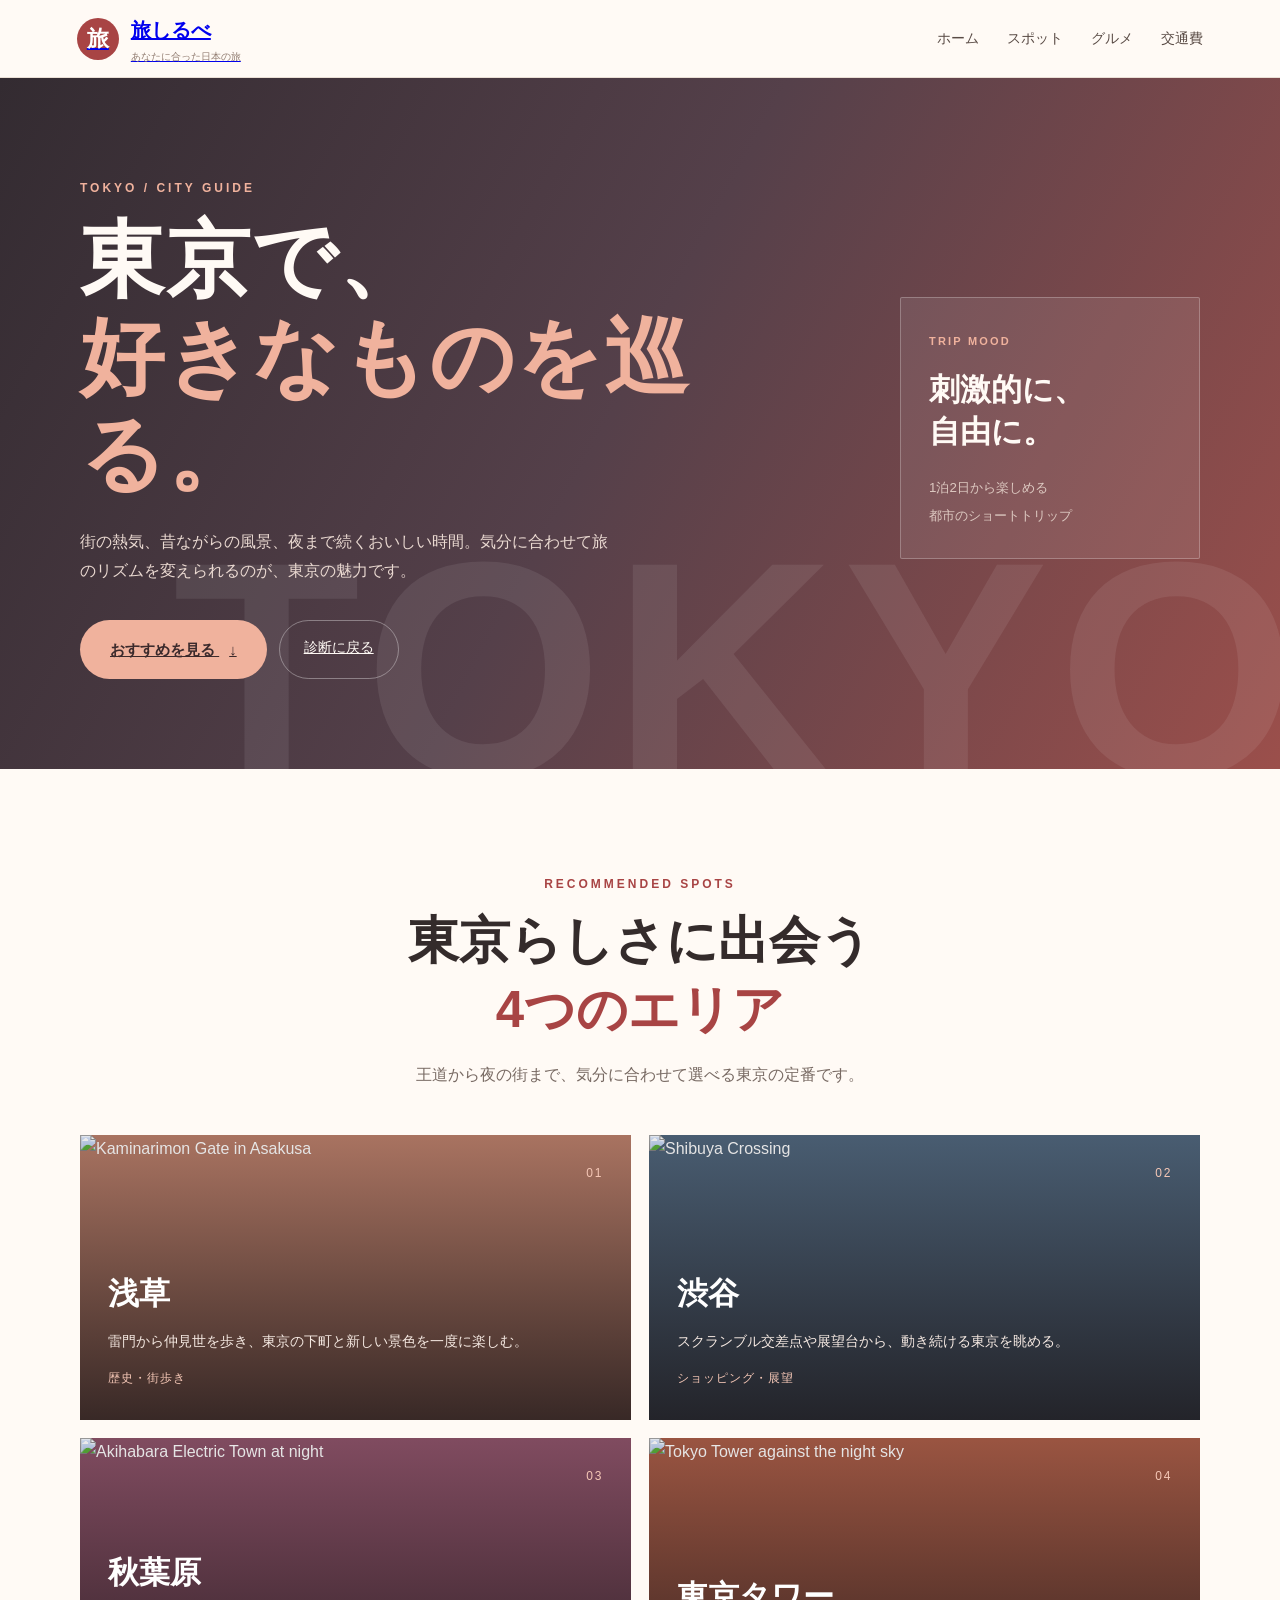
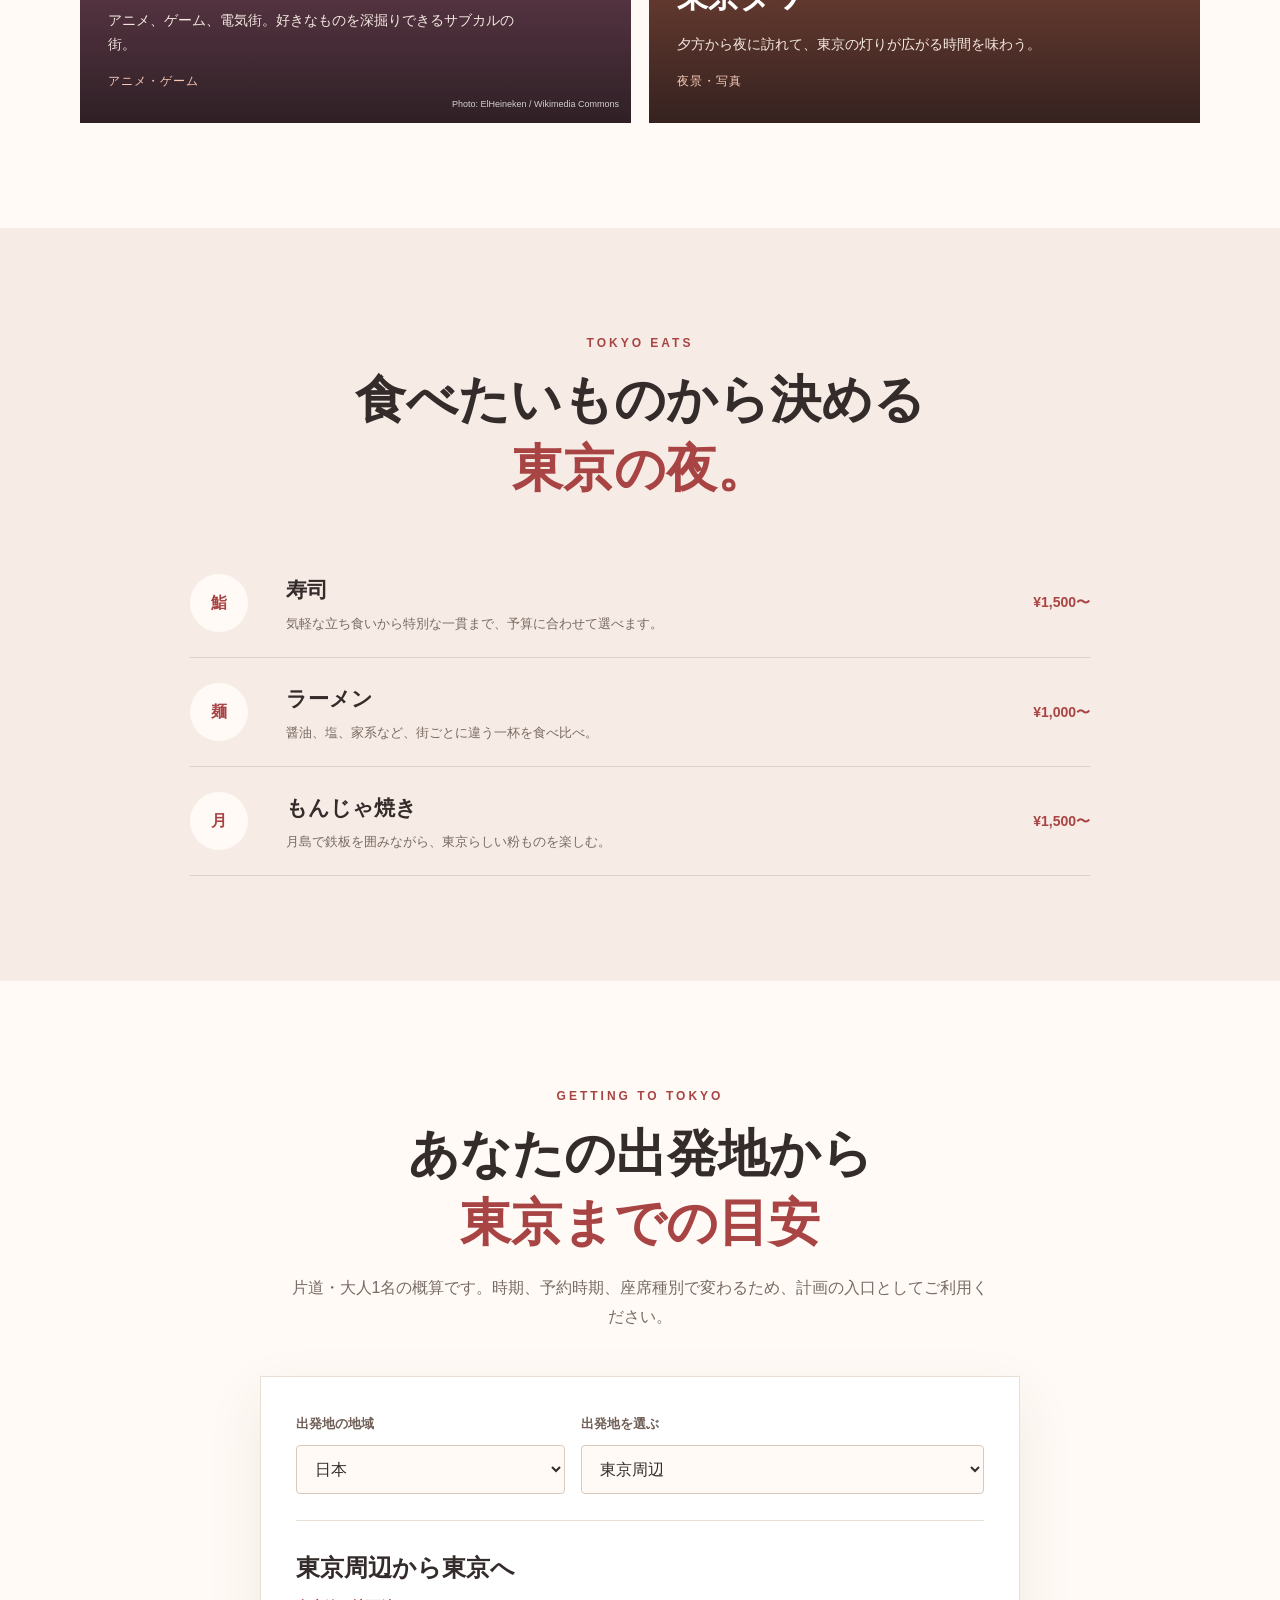
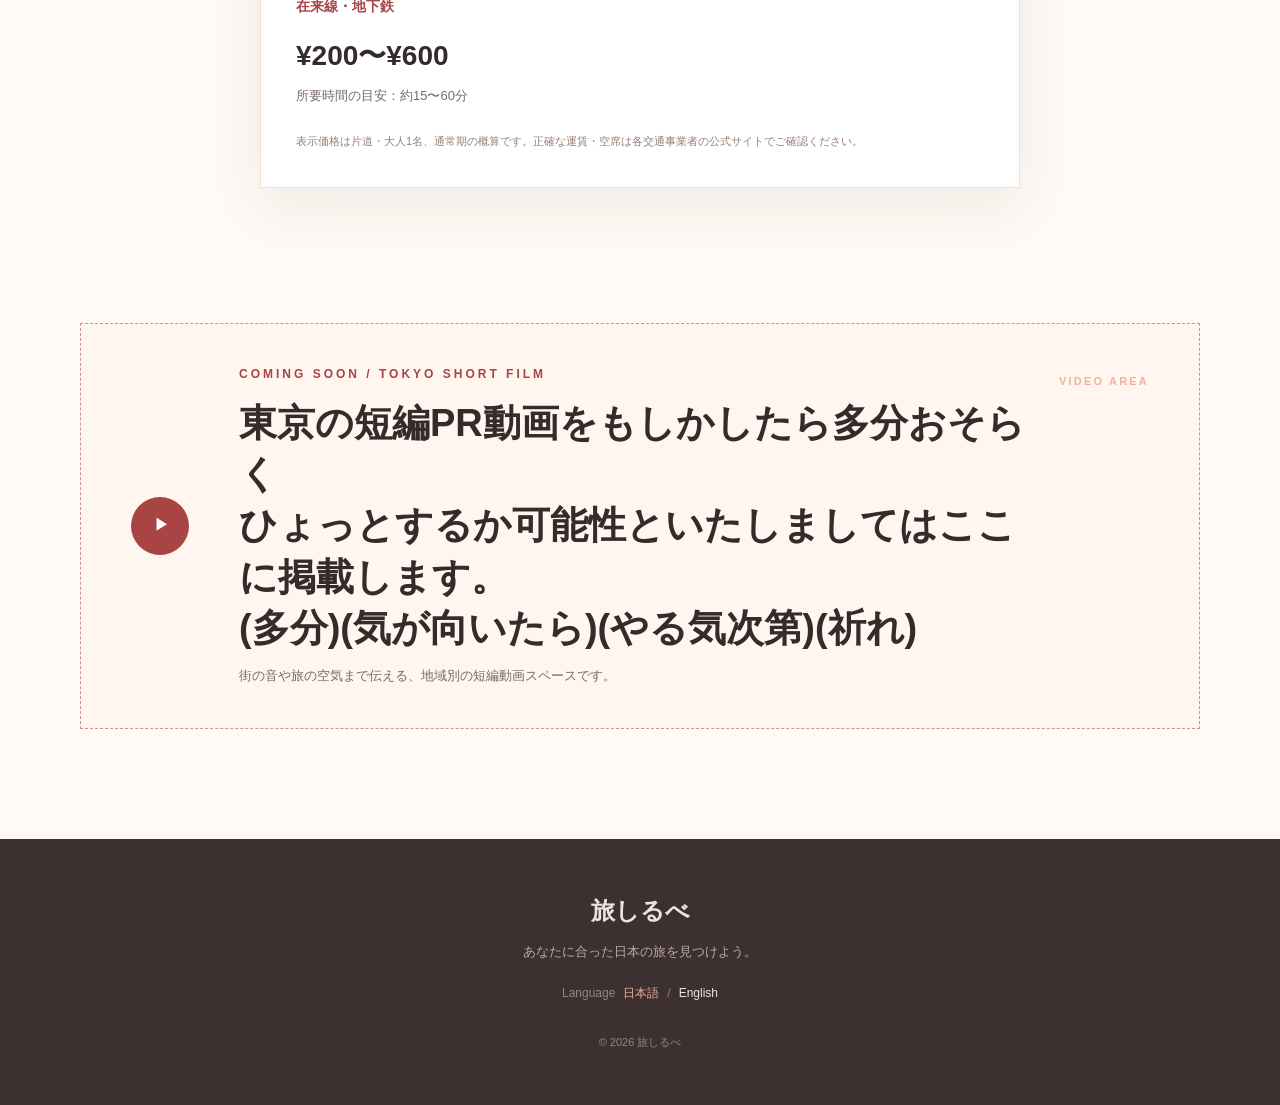
==== tokyo.html @ 57f9f322 "東京詳細追加" ====
<!DOCTYPE html>
<html lang="ja">
<head>
    <meta charset="UTF-8">
    <meta name="viewport" content="width=device-width, initial-scale=1.0">
    <meta name="description" content="旅しるべの東京旅行ガイド。おすすめスポット、東京グルメ、出発地からの交通費を紹介します。">
    <title>東京の旅｜旅しるべ</title>
    <link rel="stylesheet" href="style.css">
    <link rel="stylesheet" href="tokyo.css">
</head>
<body>
    <header class="header">
        <a class="logo" href="index.html" aria-label="旅しるべ ホーム">
            <span class="logo-mark">旅</span>
            <span>
                <strong>旅しるべ</strong>
                <small>あなたに合った日本の旅</small>
            </span>
        </a>
        <nav class="nav">
            <a href="index.html" data-i18n="navHome">ホーム</a>
            <a href="#spots" data-i18n="navSpots">スポット</a>
            <a href="#food" data-i18n="navFood">グルメ</a>
            <a href="#transport" data-i18n="navTransport">交通費</a>
        </nav>
    </header>

    <main>
        <section class="tokyo-hero">
            <div class="tokyo-hero-inner">
                <div>
                    <p class="eyebrow">TOKYO / CITY GUIDE</p>
                    <h1>東京で、<br><span>好きなものを巡る。</span></h1>
                    <p class="tokyo-lead" data-i18n="heroLead">街の熱気、昔ながらの風景、夜まで続くおいしい時間。気分に合わせて旅のリズムを変えられるのが、東京の魅力です。</p>
                    <div class="tokyo-hero-actions">
                        <a class="main-button" href="#spots" data-i18n="viewSpots">おすすめを見る <span>↓</span></a>
                        <a class="sub-button" href="index.html#diagnosis" data-i18n="backDiagnosis">診断に戻る</a>
                    </div>
                </div>
                <div class="tokyo-hero-note">
                    <span>TRIP MOOD</span>
                    <strong data-i18n="moodTitle">刺激的に、<br>自由に。</strong>
                    <small data-i18n="moodText">1泊2日から楽しめる<br>都市のショートトリップ</small>
                </div>
            </div>
        </section>

        <section class="tokyo-section" id="spots">
            <div class="tokyo-section-heading">
                <p class="eyebrow">RECOMMENDED SPOTS</p>
                <h2 data-i18n="spotsTitle">東京らしさに出会う<br><span>4つのエリア</span></h2>
                <p data-i18n="spotsLead">王道から夜の街まで、気分に合わせて選べる東京の定番です。</p>
            </div>
            <div class="tokyo-card-grid">
                <article class="tokyo-card spot-card spot-asakusa">
                    <img class="spot-image" src="https://images.unsplash.com/photo-1528360983277-13d401cdc186?auto=format&amp;fit=crop&amp;w=900&amp;q=85" alt="Kaminarimon Gate in Asakusa">
                    <span class="card-number">01</span>
                    <div><h3 data-i18n="asakusaName">浅草</h3><p data-i18n="asakusaText">雷門から仲見世を歩き、東京の下町と新しい景色を一度に楽しむ。</p><span class="card-tag" data-i18n="asakusaTag">歴史・街歩き</span></div>
                </article>
                <article class="tokyo-card spot-card spot-shibuya">
                    <img class="spot-image" src="https://images.unsplash.com/photo-1542051841857-5f90071e7989?auto=format&amp;fit=crop&amp;w=900&amp;q=85" alt="Shibuya Crossing">
                    <span class="card-number">02</span>
                    <div><h3 data-i18n="shibuyaName">渋谷</h3><p data-i18n="shibuyaText">スクランブル交差点や展望台から、動き続ける東京を眺める。</p><span class="card-tag" data-i18n="shibuyaTag">ショッピング・展望</span></div>
                </article>
                <article class="tokyo-card spot-card spot-akihabara">
                    <img class="spot-image" src="https://upload.wikimedia.org/wikipedia/commons/0/0c/Akihabara_Night.jpg" alt="Akihabara Electric Town at night">
                    <span class="card-number">03</span>
                    <div><h3 data-i18n="akihabaraName">秋葉原</h3><p data-i18n="akihabaraText">アニメ、ゲーム、電気街。好きなものを深掘りできるサブカルの街。</p><span class="card-tag" data-i18n="akihabaraTag">アニメ・ゲーム</span></div>
                    <a class="spot-image-credit" href="https://commons.wikimedia.org/wiki/File:Akihabara_Night.jpg" target="_blank" rel="noopener noreferrer">Photo: ElHeineken / Wikimedia Commons</a>
                </article>
                <article class="tokyo-card spot-card spot-tokyotower">
                    <img class="spot-image" src="https://images.unsplash.com/photo-1536098561742-ca998e48cbcc?auto=format&amp;fit=crop&amp;w=900&amp;q=85" alt="Tokyo Tower against the night sky">
                    <span class="card-number">04</span>
                    <div><h3 data-i18n="towerName">東京タワー</h3><p data-i18n="towerText">夕方から夜に訪れて、東京の灯りが広がる時間を味わう。</p><span class="card-tag" data-i18n="towerTag">夜景・写真</span></div>
                </article>
            </div>
        </section>

        <section class="tokyo-section tokyo-food-section" id="food">
            <div class="tokyo-section-heading">
                <p class="eyebrow">TOKYO EATS</p>
                <h2 data-i18n="foodTitle">食べたいものから決める<br><span>東京の夜。</span></h2>
            </div>
            <div class="food-list">
                <article><span class="food-icon">鮨</span><div><h3 data-i18n="sushiName">寿司</h3><p data-i18n="sushiText">気軽な立ち食いから特別な一貫まで、予算に合わせて選べます。</p></div><strong>¥1,500〜</strong></article>
                <article><span class="food-icon">麺</span><div><h3 data-i18n="ramenName">ラーメン</h3><p data-i18n="ramenText">醤油、塩、家系など、街ごとに違う一杯を食べ比べ。</p></div><strong>¥1,000〜</strong></article>
                <article><span class="food-icon">月</span><div><h3 data-i18n="monjaName">もんじゃ焼き</h3><p data-i18n="monjaText">月島で鉄板を囲みながら、東京らしい粉ものを楽しむ。</p></div><strong>¥1,500〜</strong></article>
            </div>
        </section>

        <section class="tokyo-section transport-section" id="transport">
            <div class="tokyo-section-heading">
                <p class="eyebrow">GETTING TO TOKYO</p>
                <h2 data-i18n="transportTitle">あなたの出発地から<br><span>東京までの目安</span></h2>
                <p data-i18n="transportLead">片道・大人1名の概算です。時期、予約時期、座席種別で変わるため、計画の入口としてご利用ください。</p>
            </div>
            <div class="transport-panel">
                <div class="transport-select-grid">
                    <div>
                        <label for="originType" data-i18n="originRegion">出発地の地域</label>
                        <select id="originType">
                            <option value="japan" data-i18n="japan">日本</option>
                            <option value="overseas" data-i18n="overseas">海外</option>
                        </select>
                    </div>
                    <div>
                        <label for="originSelect" data-i18n="originPlace">出発地を選ぶ</label>
                        <select id="originSelect"></select>
                    </div>
                </div>
                <div class="transport-result" id="transportResult" aria-live="polite"></div>
                <p class="transport-note" data-i18n="transportNote">表示価格は片道・大人1名、通常期の概算です。正確な運賃・空席は各交通事業者の公式サイトでご確認ください。</p>
            </div>
        </section>

        <section class="video-section" aria-labelledby="videoTitle">
            <div class="video-placeholder">
                <div class="video-mark" aria-hidden="true">▶</div>
                <div>
                    <p class="eyebrow">COMING SOON / TOKYO SHORT FILM</p>
                    <h2 id="videoTitle" data-i18n="videoTitle">東京の短編PR動画をもしかしたら多分おそらく<br>ひょっとするか可能性といたしましてはここに掲載します。<br>(多分)(気が向いたら)(やる気次第)(祈れ)</h2>
                    <p data-i18n="videoText">街の音や旅の空気まで伝える、地域別の短編動画スペースです。</p>
                </div>
                <span class="video-status">VIDEO AREA</span>
            </div>
        </section>
    </main>

    <footer>
        <div class="footer-logo">旅しるべ</div>
        <p data-i18n="footerText">あなたに合った日本の旅を見つけよう。</p>
        <div class="language-switcher" aria-label="Language">
            <span>Language</span>
            <a href="tokyo.html?lang=ja" id="japaneseLink">日本語</a>
            <span aria-hidden="true"> / </span>
            <a href="tokyo.html?lang=en" id="englishLink">English</a>
        </div>
        <small>© 2026 旅しるべ</small>
    </footer>

    <script src="tokyo.js"></script>
</body>
</html>
---- style.css ----
/* ==========================================
   基本設定
========================================== */

* {
    box-sizing: border-box;
    margin: 0;
    padding: 0;
}

html {
    scroll-behavior: smooth;
}

body {
    font-family:
        "Yu Gothic",
        "Hiragino Kaku Gothic ProN",
        Meiryo,
        sans-serif;

    color: #342b2b;
    background: #fffaf5;
    line-height: 1.8;
}

button,
a {
    font-family: inherit;
}

button {
    cursor: pointer;
}


/* ==========================================
   ヘッダー
========================================== */

.header {
    height: 78px;
    padding: 0 6%;

    display: flex;
    align-items: center;
    justify-content: space-between;

    background: rgba(255, 250, 245, 0.96);

    border-bottom: 1px solid #eadfd5;

    position: sticky;
    top: 0;
    z-index: 100;
}

.logo {
    display: flex;
    align-items: center;
    gap: 12px;
}

.logo-mark {
    width: 42px;
    height: 42px;

    display: grid;
    place-items: center;

    border-radius: 50%;

    color: white;
    background: #a84444;

    font-size: 22px;
    font-weight: bold;
}

.logo strong {
    display: block;
    font-size: 20px;
}

.logo small {
    display: block;
    color: #927d72;
    font-size: 10px;
}

.nav {
    display: flex;
    gap: 28px;
}

.nav a {
    color: #594b45;
    text-decoration: none;
    font-size: 14px;
    transition: 0.2s;
}

.nav a:hover {
    color: #a84444;
}


/* ==========================================
   共通
========================================== */

.eyebrow {
    color: #a84444;
    font-size: 12px;
    font-weight: bold;
    letter-spacing: 0.25em;
    margin-bottom: 12px;
}

.section-heading {
    text-align: center;
    margin-bottom: 50px;
}

.section-heading h2 {
    font-size: clamp(32px, 5vw, 48px);
    line-height: 1.35;
    margin-bottom: 18px;
}

.section-heading h2 span,
.hero h1 span,
.about-section h2 span {
    color: #a84444;
}

.section-heading > p:last-child {
    color: #786a63;
}


/* ==========================================
   ボタン
========================================== */

.main-button {
    border: none;

    background: #a84444;
    color: white;

    padding: 16px 30px;

    border-radius: 999px;

    font-size: 15px;
    font-weight: bold;

    box-shadow: 0 10px 25px rgba(168, 68, 68, 0.2);

    transition:
        transform 0.2s,
        box-shadow 0.2s,
        background 0.2s;
}

.main-button:hover {
    background: #8f3737;
    transform: translateY(-3px);

    box-shadow:
        0 15px 30px rgba(168, 68, 68, 0.28);
}

.main-button span {
    margin-left: 10px;
}

.small-button {
    min-width: 130px;
}

.sub-button {
    border: 1px solid #d8c9be;

    background: white;
    color: #65554d;

    padding: 14px 24px;

    border-radius: 999px;

    font-size: 14px;

    transition: 0.2s;
}

.sub-button:hover {
    background: #f7eee8;
}


/* ==========================================
   ヒーロー
========================================== */

.hero {
    position: relative;

    min-height: calc(100vh - 81px);

    overflow: hidden;

    display: flex;
    align-items: center;
}

.hero-content {

    position: relative;
    z-index: 2;

    width: min(1280px, 100%);
    max-width: 1280px;
    margin-left: 5%;
    padding-right: 4%;
    display: flex;
    align-items: center;
    min-height: calc(100vh - 81px);

}

.hero-text {
    position: relative;
    z-index: 2;

    width: 38%;
    min-width: 260px;
    flex: 0 0 38%;
}

.hero h1 {
    font-size: clamp(44px, 4.6vw, 68px);
    font-weight: 800;
    letter-spacing: 0.04em;
    line-height: 1.18;
    margin-bottom: 24px;
    max-width: 340px;
}

.hero-description {
    color: #76665e;

    font-size: 17px;

    margin-bottom: 35px;
    max-width: 350px;
}

.character-area {
    position: relative;

    flex: 0 0 62%;
    width: 62%;
    height: 100%;
    min-height: 520px;

    z-index: 0;

    overflow: visible;
    background: #fffaf5;
}


/* =========================
   右側の画像
========================= */

.character-area::before {
    content: "";

    position: absolute;

    top: -3%;
    right: -4%;

    width: 104%;
    height: 112%;

    background-image: url("images/travel-girl.png");

    background-size: contain;
    background-position: center right;
    background-repeat: no-repeat;

    z-index: 0;
}


/* =========================
   左側へ溶け込むグラデーション
========================= */

.character-area::after {
    content: "";

    position: absolute;
    inset: -8% auto -8% -6%;

    width: 78%;

    background:
        linear-gradient(
            to right,
            rgba(255, 250, 245, 1) 0%,
            rgba(255, 250, 245, 0.98) 12%,
            rgba(255, 250, 245, 0.94) 24%,
            rgba(255, 250, 245, 0.8) 38%,
            rgba(255, 250, 245, 0.52) 54%,
            rgba(255, 250, 245, 0.18) 72%,
            rgba(255, 250, 245, 0) 100%
        );

    z-index: 1;

    pointer-events: none;
}

.character-speech::before {
    content: "";

    position: absolute;

    left: -10px;
    top: 25px;

    border-width: 8px 12px 8px 0;
    border-style: solid;
    border-color: transparent white transparent transparent;
}

.hero-decoration {
    position: absolute;

    color: #c88484;

    opacity: 0.3;

    font-size: 100px;
}

.decoration-one {
    top: 15%;
    left: 5%;
}

.decoration-two {
    right: 8%;
    bottom: 10%;
}


/* ==========================================
   診断
========================================== */

.diagnosis-section {
    padding: 120px 5%;

    background: #fffdfb;
}

.quiz-card {
    width: min(850px, 100%);

    margin: auto;

    background: white;

    border: 1px solid #eadfd5;

    border-radius: 30px;

    padding: 45px;

    box-shadow:
        0 25px 70px rgba(78, 54, 45, 0.08);
}

.quiz-progress {
    margin-bottom: 40px;
}

.progress-info {
    display: flex;
    justify-content: space-between;

    font-size: 12px;
    font-weight: bold;

    color: #a84444;

    margin-bottom: 8px;
}

.progress-bar {
    width: 100%;
    height: 6px;

    background: #eee3db;

    border-radius: 99px;

    overflow: hidden;
}

#progressFill {
    height: 100%;
    width: 0%;

    background: #a84444;

    transition: width 0.4s ease;
}

.question-category {
    color: #a84444;

    font-size: 11px;

    font-weight: bold;

    letter-spacing: 0.2em;

    margin-bottom: 10px;
}

#questionText {
    font-size: 30px;

    line-height: 1.4;

    margin-bottom: 30px;
}

.choices {
    display: grid;

    grid-template-columns:
        repeat(2, 1fr);

    gap: 15px;
}

.choice {
    border: 1px solid #e5d9d0;

    background: #fff;

    border-radius: 18px;

    padding: 20px;

    text-align: left;

    font-size: 15px;

    transition:
        border 0.2s,
        background 0.2s,
        transform 0.2s;
}

.choice:hover {
    border-color: #c17a7a;

    background: #fff7f2;

    transform: translateY(-2px);
}

.choice.selected {
    border-color: #a84444;

    background: #f9e7e2;

    box-shadow:
        0 0 0 2px rgba(168, 68, 68, 0.08);
}

.choice-title {
    display: block;

    font-weight: bold;

    margin-bottom: 4px;
}

.choice-description {
    display: block;

    color: #88766c;

    font-size: 12px;
}

.quiz-buttons {
    margin-top: 35px;

    display: flex;

    justify-content: space-between;

    align-items: center;
}


/* ==========================================
   結果
========================================== */

.result-section {
    display: none;

    padding: 120px 5%;

    background:
        linear-gradient(
            135deg,
            #fff8f3,
            #f6e3dc
        );
}

.result-section.show {
    display: block;
}

.result-card {
    width: min(900px, 100%);

    margin: auto;

    text-align: center;

    background: white;

    border-radius: 35px;

    padding: 60px 50px;

    box-shadow:
        0 25px 70px rgba(78, 54, 45, 0.1);
}

.result-region {
    font-size: clamp(50px, 8vw, 90px);

    font-weight: bold;

    color: #a84444;

    margin: 20px 0 5px;
}

.result-catch {
    font-size: 20px;

    color: #66564e;

    margin-bottom: 20px;
}

.result-description {
    max-width: 650px;

    margin: auto auto 25px;

    color: #75665e;
}

.result-tags {
    display: flex;

    justify-content: center;

    flex-wrap: wrap;

    gap: 8px;

    margin-bottom: 35px;
}

.result-tag {
    padding: 7px 14px;

    border-radius: 99px;

    background: #f5e6df;

    color: #9c4d4d;

    font-size: 12px;

    font-weight: bold;
}

.result-grid {
    display: grid;

    grid-template-columns:
        repeat(2, 1fr);

    gap: 15px;

    margin-bottom: 40px;
}

.result-info {
    padding: 20px;

    background: #fffaf7;

    border-radius: 18px;

    text-align: left;
}

.result-info span {
    display: block;

    font-size: 12px;

    color: #967f74;

    margin-bottom: 5px;
}

.result-info strong {
    font-size: 15px;
}

.result-alternatives {
    max-width: 620px;
    margin: 0 auto 35px;
}

.result-alternatives-title {
    margin-bottom: 14px;

    color: #7c645d;

    font-size: 15px;

    font-weight: bold;
}

.result-alternative-list {
    display: flex;

    justify-content: center;

    flex-wrap: wrap;

    gap: 12px;
}

.result-alternative-item {
    display: inline-flex;

    align-items: center;

    gap: 8px;

    padding: 10px 16px;

    border: 1px solid #efd8d0;

    border-radius: 999px;

    background: #fff8f4;

    color: #5d4b49;

    font-size: 14px;
}

.result-alternative-rank {
    color: #a84444;

    font-weight: bold;
}

.result-alternative-item strong {
    color: #a84444;
}

.result-alternative-item small {
    color: #907b73;
}

.result-actions {
    display: flex;

    justify-content: center;

    gap: 12px;

    flex-wrap: wrap;
}


/* ==========================================
   地域
========================================== */

.regions-section {
    padding: 120px 5%;

    background: #fff;
}

.region-grid {
    width: min(1100px, 100%);

    margin: auto;

    display: grid;

    grid-template-columns:
        repeat(3, 1fr);

    gap: 20px;
}

.region-card {
    min-height: 220px;

    padding: 30px;

    border-radius: 25px;

    background: #fffaf6;

    border: 1px solid #eadfd5;

    display: flex;

    flex-direction: column;

    justify-content: flex-end;

    position: relative;

    overflow: hidden;

    transition: 0.25s;
}

.region-card::before {
    content: "";

    position: absolute;

    width: 160px;
    height: 160px;

    border-radius: 50%;

    background: #f0d4c8;

    top: -60px;
    right: -50px;

    opacity: 0.6;
}

.region-card:hover {
    transform: translateY(-7px);

    box-shadow:
        0 15px 35px rgba(78, 54, 45, 0.1);
}

.region-card h3 {
    position: relative;

    font-size: 28px;

    margin-bottom: 5px;
}

.region-card p {
    position: relative;

    color: #796b64;

    font-size: 13px;
}

.region-card button {
    margin-top: 15px;

    align-self: flex-start;

    border: none;

    background: transparent;

    color: #a84444;

    font-weight: bold;

    position: relative;
}


/* ==========================================
   ABOUT
========================================== */

.about-section {
    padding: 110px 5%;

    background: #f5e8e0;
}

.about-inner {
    width: min(1000px, 100%);

    margin: auto;

    display: grid;

    grid-template-columns: 1fr 1fr;

    gap: 70px;

    align-items: center;
}

.about-inner h2 {
    font-size: 38px;

    line-height: 1.45;
}

.about-inner > p {
    color: #6f5f56;
}


/* ==========================================
   フッター
========================================== */

footer {
    padding: 50px 20px;

    text-align: center;

    background: #3d3030;

    color: #eee4df;
}

.footer-logo {
    font-size: 24px;

    font-weight: bold;

    margin-bottom: 8px;
}

footer p {
    color: #b9aaa3;

    font-size: 13px;

    margin-bottom: 20px;
}

.language-switcher {
    display: flex;
    justify-content: center;
    align-items: center;
    gap: 8px;
    margin-bottom: 22px;
    color: #968680;
    font-size: 12px;
}

.language-switcher a {
    color: #eee4df;
    text-decoration: none;
    transition: color 0.2s;
}

.language-switcher a:hover,
.language-switcher a[aria-current="page"] {
    color: #f0b29d;
}

footer small {
    color: #968680;

    font-size: 11px;
}


/* ==========================================
   レスポンシブ
========================================== */

@media (max-width: 850px) {

    .header {
        padding: 0 4%;
    }

    .nav {
        display: none;
    }

    .hero-content {
        grid-template-columns: 1fr;

        text-align: center;
    }

    .hero-text {
        order: 1;
    }

    .character-area {
        order: 2;

        min-height: 400px;
    }

    .character-speech {
        right: -30px;
    }

    .choices {
        grid-template-columns: 1fr;
    }

    .region-grid {
        grid-template-columns:
            repeat(2, 1fr);
    }

    .about-inner {
        grid-template-columns: 1fr;

        gap: 30px;
    }
}


@media (max-width: 550px) {

    .hero {
        min-height: auto;
    }

    .hero-content {
        padding: 70px 0;
    }

    .hero h1 {
        font-size: 42px;
    }

    .character-placeholder {
        transform: scale(0.85);
    }

    .quiz-card {
        padding: 25px 20px;

        border-radius: 22px;
    }

    #questionText {
        font-size: 25px;
    }

    .quiz-buttons {
        gap: 10px;
    }

    .result-card {
        padding: 40px 20px;

        border-radius: 25px;
    }

    .result-grid {
        grid-template-columns: 1fr;
    }

    .region-grid {
        grid-template-columns: 1fr;
    }

    .about-inner h2 {
        font-size: 30px;
    }
}
---- tokyo.css ----
/* 東京詳細ページ */

.tokyo-hero {
    min-height: 570px;
    padding: 100px 6% 90px;
    color: #fffaf5;
    background: linear-gradient(118deg, #332b31 0%, #55404a 48%, #9b4f4b 100%);
    position: relative;
    overflow: hidden;
}

.tokyo-hero::after {
    content: "TOKYO";
    position: absolute;
    right: -2vw;
    bottom: -55px;
    color: rgba(255, 255, 255, 0.08);
    font: 800 clamp(130px, 24vw, 320px)/1 Arial, sans-serif;
    letter-spacing: 0.03em;
}

.tokyo-hero-inner {
    width: min(1120px, 100%);
    margin: auto;
    display: grid;
    grid-template-columns: 1fr 300px;
    gap: 80px;
    align-items: center;
    position: relative;
    z-index: 1;
}

.tokyo-hero .eyebrow { color: #f0b29d; }
.tokyo-hero h1 { font-size: clamp(46px, 7vw, 84px); line-height: 1.16; letter-spacing: 0.02em; margin-bottom: 24px; }
.tokyo-hero h1 span { color: #f0b29d; }
.tokyo-lead { max-width: 540px; color: #ead9d1; font-size: 16px; }
.tokyo-hero-actions { display: flex; gap: 12px; flex-wrap: wrap; margin-top: 34px; }
.tokyo-hero-actions .main-button { background: #f0b29d; color: #3b2a2c; box-shadow: none; }
.tokyo-hero-actions .main-button:hover { background: #ffd0be; }
.tokyo-hero-actions .sub-button { border-color: rgba(255,255,255,0.35); background: transparent; color: #fffaf5; }
.tokyo-hero-actions .sub-button:hover { background: rgba(255,255,255,0.1); }

.tokyo-hero-note { padding: 28px; border: 1px solid rgba(255,255,255,0.25); border-radius: 2px; background: rgba(255,255,255,0.09); }
.tokyo-hero-note span, .video-status { color: #f0b29d; font-size: 11px; letter-spacing: 0.2em; font-weight: bold; }
.tokyo-hero-note strong { display: block; margin: 14px 0 20px; font-size: 31px; line-height: 1.35; }
.tokyo-hero-note small { color: #ddc9c1; }

.tokyo-section { padding: 105px 6%; }
.tokyo-section-heading { width: min(700px, 100%); margin: 0 auto 45px; text-align: center; }
.tokyo-section-heading h2 { font-size: clamp(31px, 5vw, 51px); line-height: 1.35; margin-bottom: 16px; }
.tokyo-section-heading h2 span { color: #a84444; }
.tokyo-section-heading > p:last-child { color: #786a63; }
.tokyo-card-grid { width: min(1120px, 100%); margin: auto; display: grid; grid-template-columns: repeat(2, 1fr); gap: 18px; }
.tokyo-card { min-height: 285px; padding: 28px; display: flex; flex-direction: column; justify-content: space-between; color: #fff; position: relative; overflow: hidden; background-position: center; background-size: cover; }
.tokyo-card::before { content: ""; position: absolute; inset: 0; background: linear-gradient(0deg, rgba(25,20,22,0.8), rgba(25,20,22,0.08)); }
.spot-image { position: absolute; inset: 0; z-index: 0; width: 100%; height: 100%; object-fit: cover; }
.tokyo-card::before { z-index: 1; }
.spot-asakusa { background: #b57b67; }
.spot-shibuya { background: #4d6379; }
.spot-akihabara { background: #895066; }
.spot-tokyotower { background: #a55a45; }
.tokyo-card > * { position: relative; z-index: 1; }
.tokyo-card > .spot-image { position: absolute; z-index: 0; }
.spot-image-credit { position: absolute !important; right: 12px; bottom: 10px; z-index: 2 !important; color: rgba(255,255,255,0.78); font-size: 9px; text-decoration: none; }
.spot-image-credit:hover { color: #fff; text-decoration: underline; }
.card-number { align-self: flex-end; font-size: 12px; letter-spacing: 0.14em; color: #f6c8b7; }
.tokyo-card h3 { font-size: 31px; margin-bottom: 7px; }
.tokyo-card p { max-width: 420px; color: #f5e9e2; font-size: 14px; line-height: 1.75; }
.card-tag { display: inline-block; margin-top: 14px; color: #f6c8b7; font-size: 12px; letter-spacing: 0.08em; }
.tokyo-food-section { background: #f7ece5; }
.food-list { width: min(900px, 100%); margin: auto; }
.food-list article { display: grid; grid-template-columns: 72px 1fr auto; gap: 24px; align-items: center; padding: 22px 0; border-bottom: 1px solid #decfc7; }
.food-icon { width: 58px; height: 58px; display: grid; place-items: center; border-radius: 50%; color: #a84444; background: #fffaf5; font-weight: bold; }
.food-list h3 { font-size: 21px; margin-bottom: 3px; }
.food-list p { color: #786a63; font-size: 13px; }
.food-list strong { color: #a84444; font-size: 14px; white-space: nowrap; }
.transport-section { background: #fffaf5; }
.transport-panel { width: min(760px, 100%); margin: auto; padding: 35px; background: #fff; border: 1px solid #eadfd5; box-shadow: 0 20px 55px rgba(78,54,45,0.08); }
.transport-select-grid { display: grid; grid-template-columns: 0.8fr 1.2fr; gap: 16px; }
.transport-panel label { display: block; color: #6f5f56; font-size: 13px; font-weight: bold; margin-bottom: 9px; }
.transport-panel select { width: 100%; padding: 14px; border: 1px solid #d8c9be; border-radius: 4px; color: #342b2b; background: #fffaf5; font: inherit; }
.transport-result { margin-top: 26px; padding-top: 25px; border-top: 1px solid #eadfd5; }
.transport-result h3 { font-size: 24px; margin-bottom: 5px; }
.transport-result .transport-route { color: #a84444; font-size: 14px; font-weight: bold; }
.transport-result .transport-price { display: block; margin-top: 12px; color: #342b2b; font-size: 28px; font-weight: bold; }
.transport-result .transport-time { color: #786a63; font-size: 13px; }
.transport-note { margin-top: 22px; color: #967f74; font-size: 11px; }
.video-section { padding: 30px 6% 110px; background: #fffaf5; }
.video-placeholder { width: min(1120px, 100%); min-height: 245px; margin: auto; padding: 40px 50px; display: grid; grid-template-columns: 80px 1fr auto; gap: 28px; align-items: center; border: 1px dashed #c99688; background: #fff6f0; }
.video-mark { width: 58px; height: 58px; display: grid; place-items: center; border-radius: 50%; color: #fff; background: #a84444; padding-left: 4px; }
.video-placeholder h2 { font-size: clamp(24px, 4vw, 38px); line-height: 1.35; margin: 8px 0 10px; }
.video-placeholder p:last-child { color: #786a63; font-size: 13px; }
.video-status { align-self: start; padding-top: 8px; }

@media (max-width: 700px) {
    .tokyo-hero { min-height: auto; padding: 75px 6%; }
    .tokyo-hero-inner { grid-template-columns: 1fr; gap: 40px; }
    .tokyo-hero-note { max-width: 310px; }
    .tokyo-section { padding: 75px 6%; }
    .tokyo-card-grid { grid-template-columns: 1fr; }
    .food-list article { grid-template-columns: 58px 1fr; gap: 16px; }
    .food-list strong { grid-column: 2; }
    .transport-panel { padding: 25px 20px; }
    .transport-select-grid { grid-template-columns: 1fr; gap: 14px; }
    .video-placeholder { grid-template-columns: 58px 1fr; padding: 30px 24px; gap: 20px; }
    .video-status { grid-column: 2; }
}
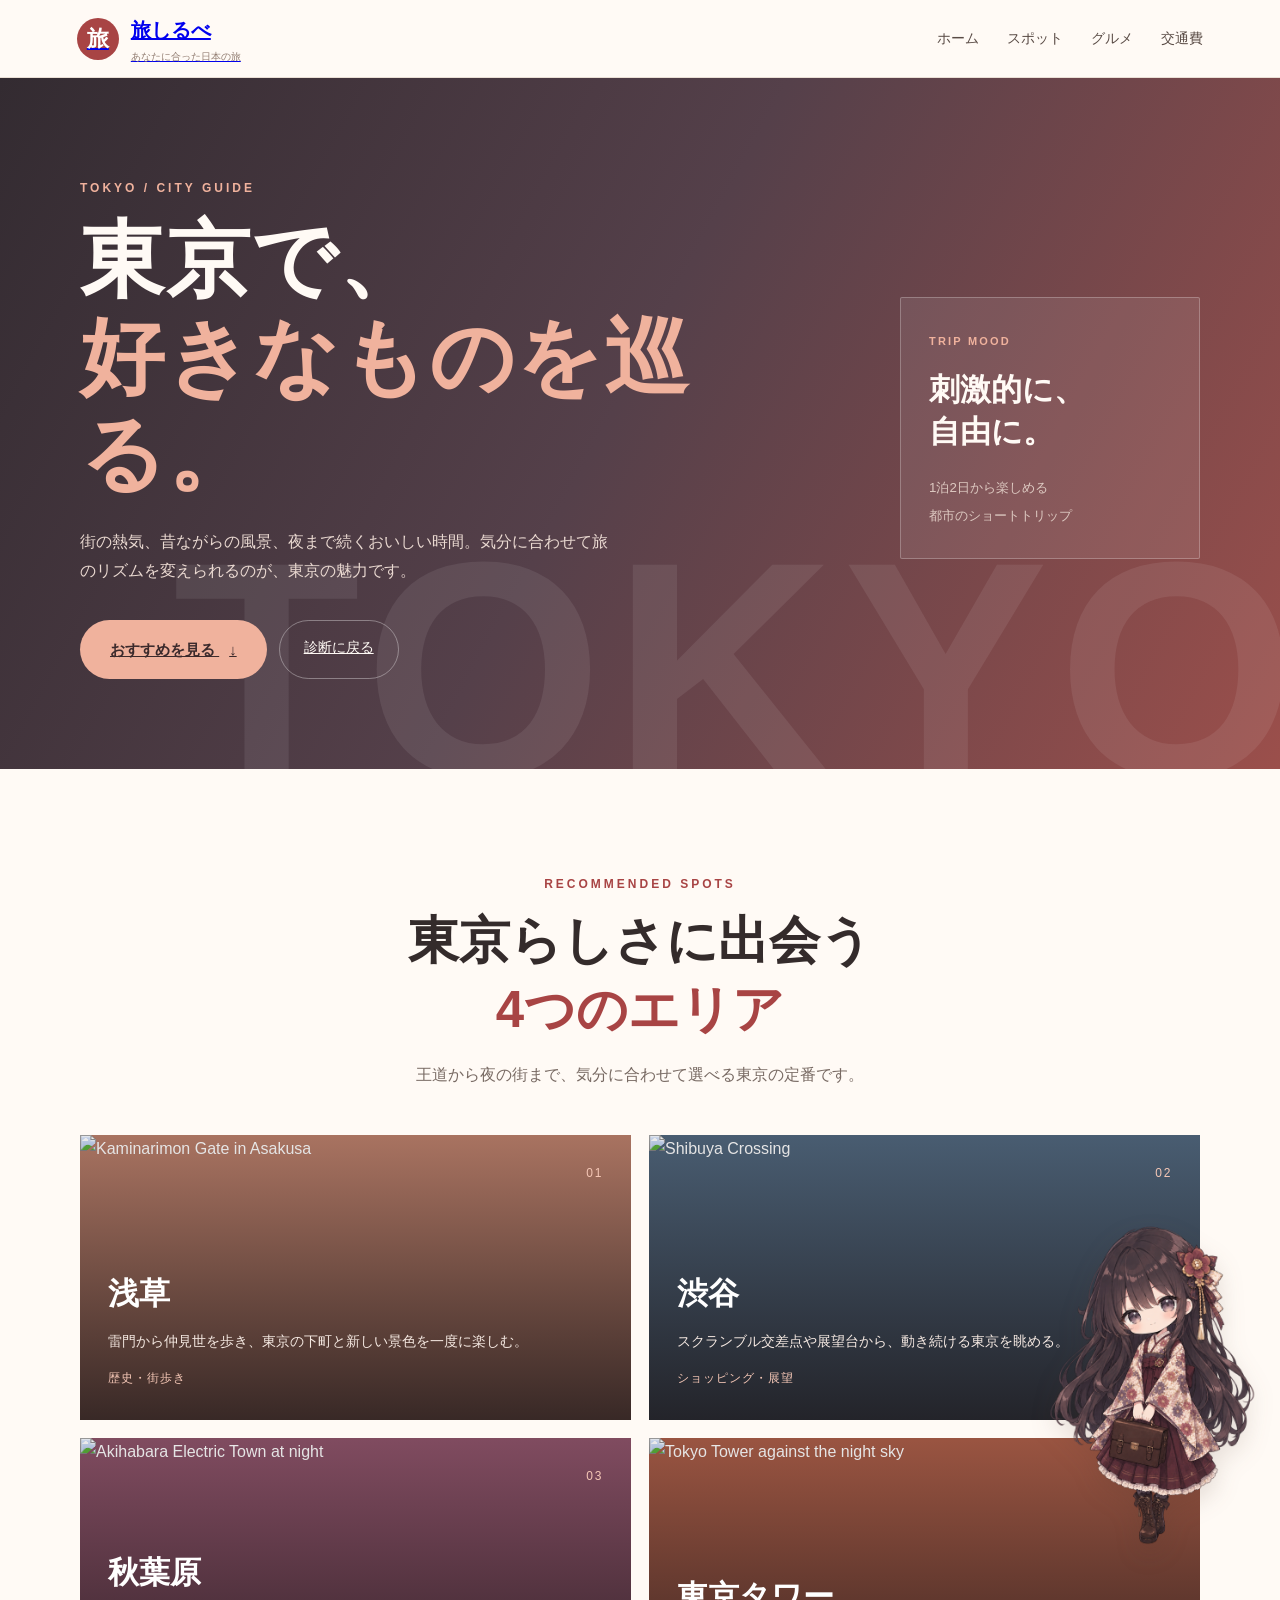
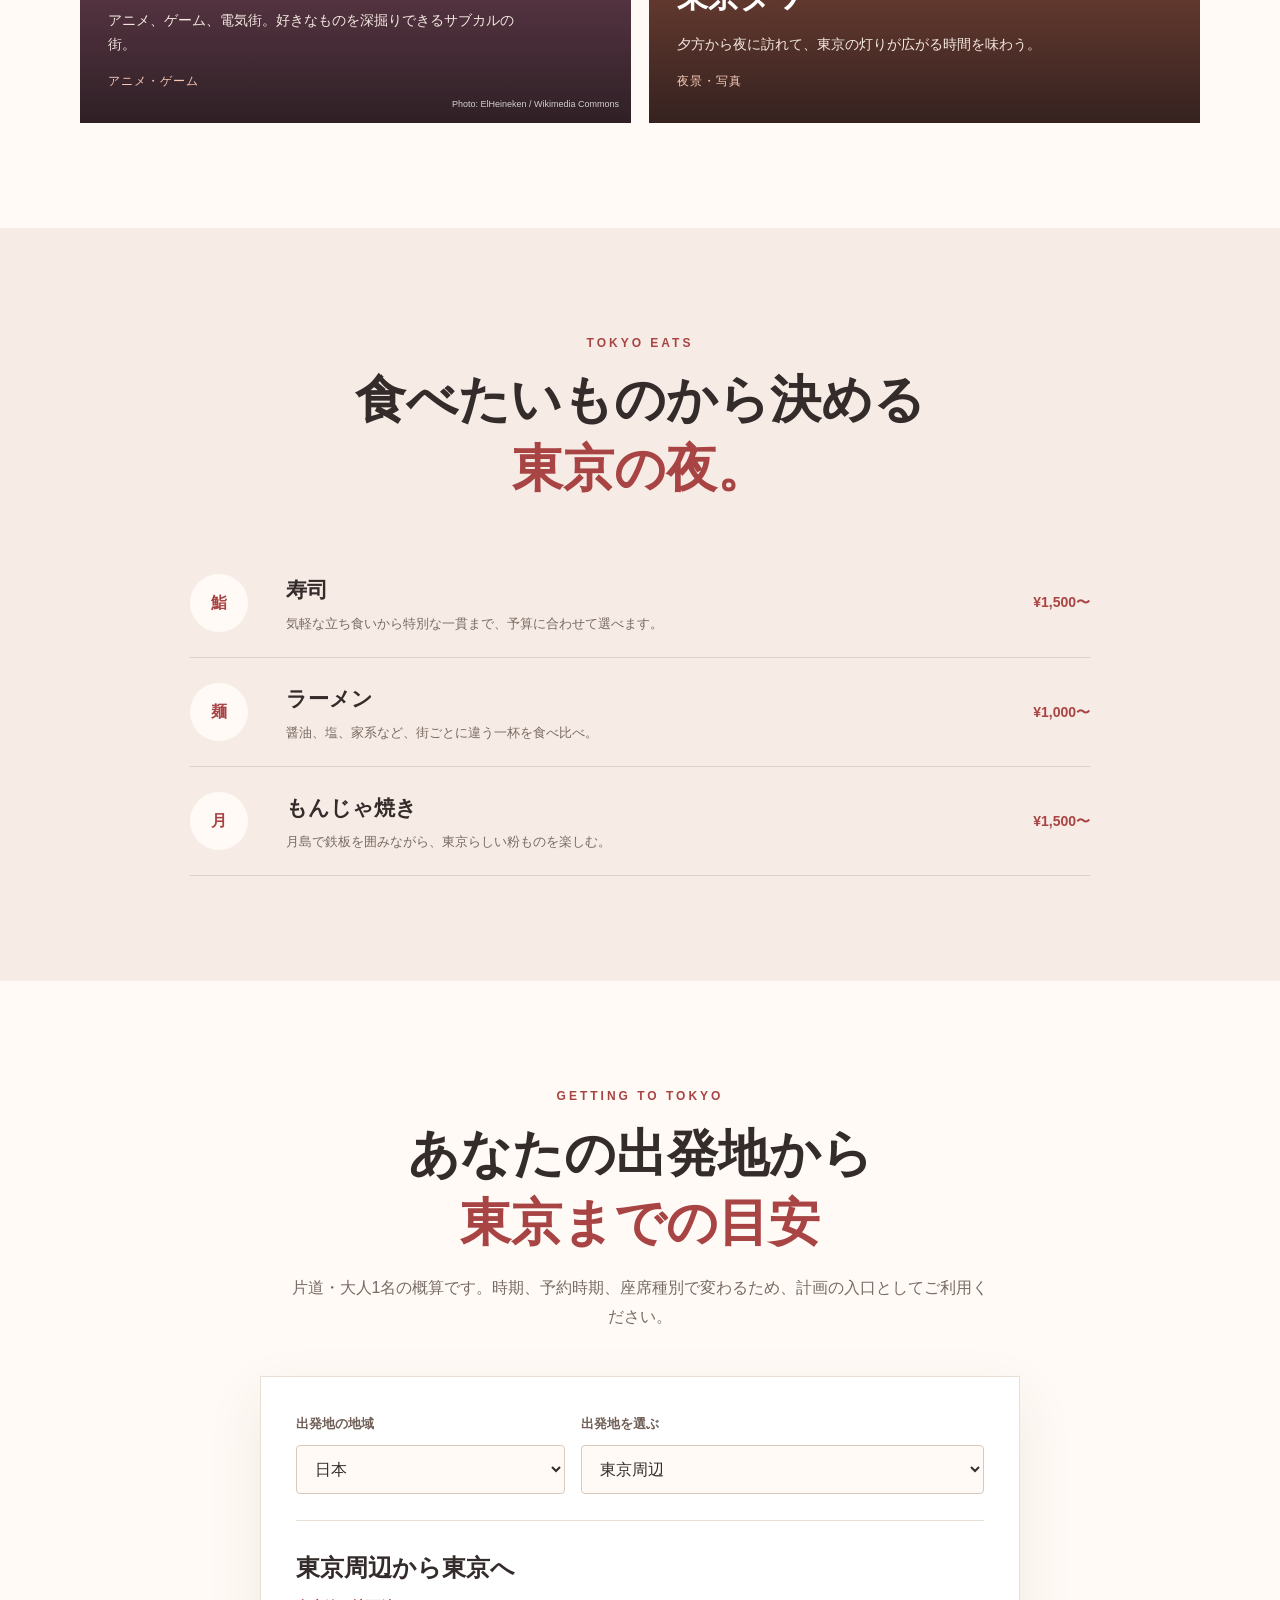
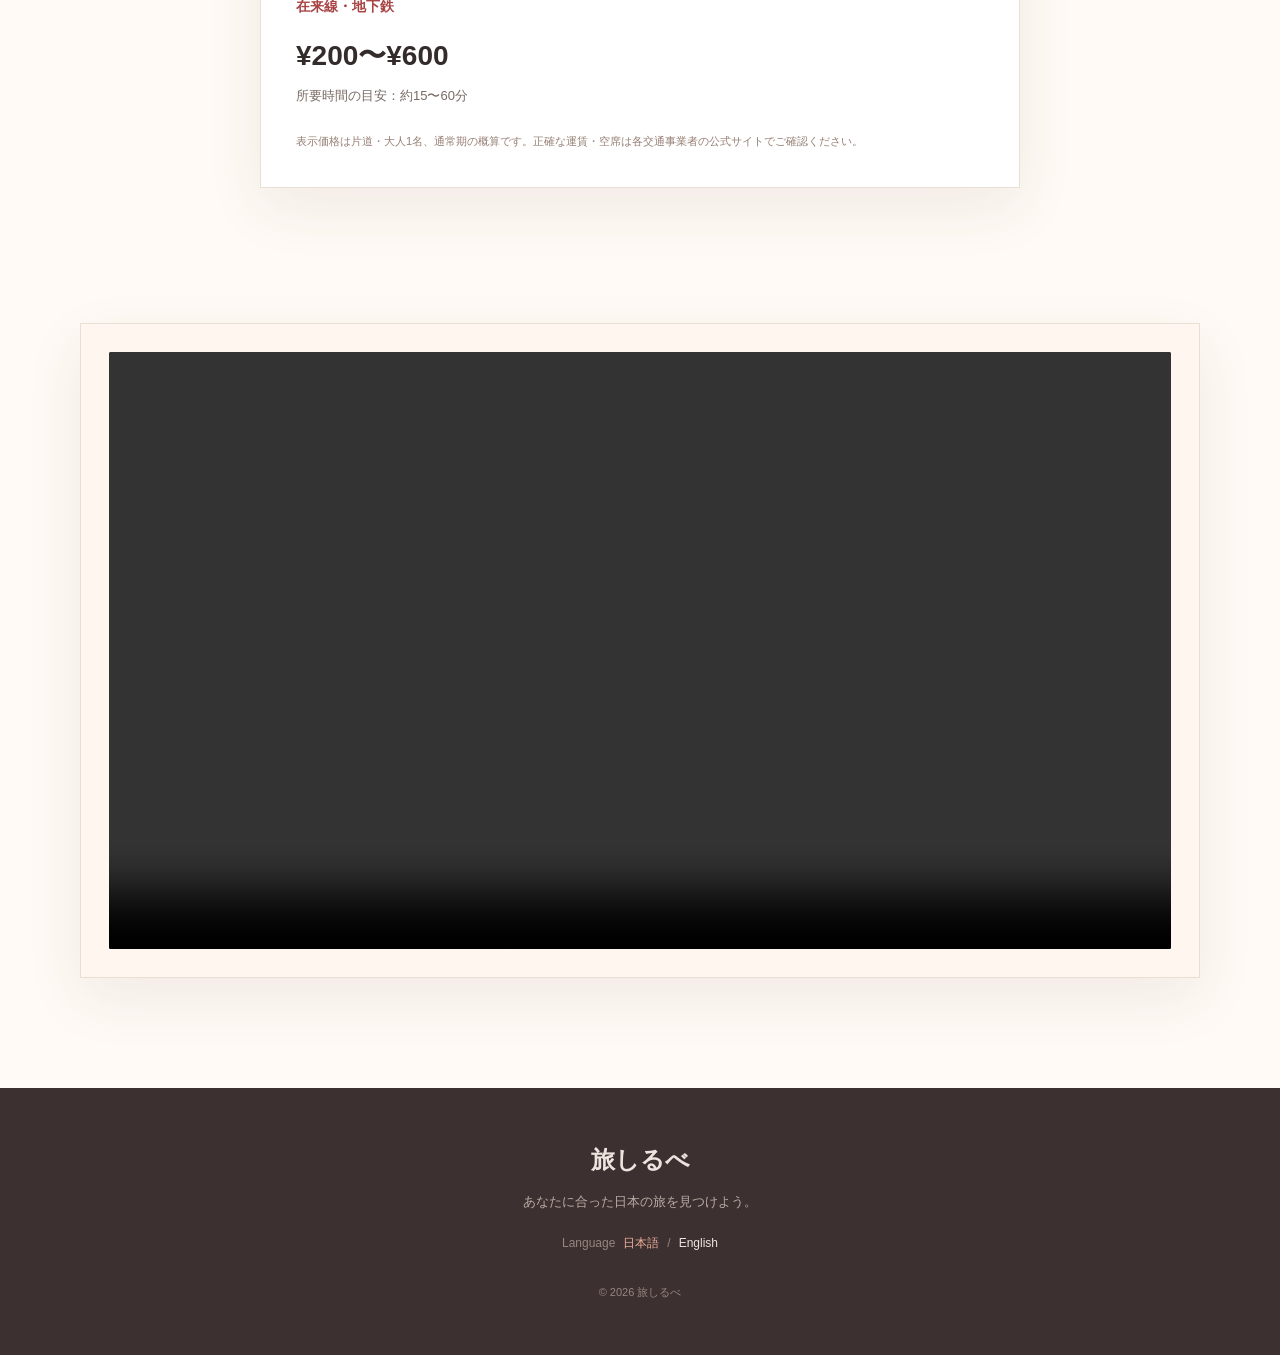
==== commit 514bb373: "動画配置、キャラクター実装" ====
--- a/tokyo.html
+++ b/tokyo.html
@@ -7,6 +7,7 @@
     <title>東京の旅｜旅しるべ</title>
     <link rel="stylesheet" href="style.css">
     <link rel="stylesheet" href="tokyo.css">
+    <link rel="stylesheet" href="companion.css">
 </head>
 <body>
     <header class="header">
@@ -113,15 +114,12 @@
             </div>
         </section>
 
-        <section class="video-section" aria-labelledby="videoTitle">
+        <section class="video-section">
             <div class="video-placeholder">
-                <div class="video-mark" aria-hidden="true">▶</div>
-                <div>
-                    <p class="eyebrow">COMING SOON / TOKYO SHORT FILM</p>
-                    <h2 id="videoTitle" data-i18n="videoTitle">東京の短編PR動画をもしかしたら多分おそらく<br>ひょっとするか可能性といたしましてはここに掲載します。<br>(多分)(気が向いたら)(やる気次第)(祈れ)</h2>
-                    <p data-i18n="videoText">街の音や旅の空気まで伝える、地域別の短編動画スペースです。</p>
-                </div>
-                <span class="video-status">VIDEO AREA</span>
+                <video class="tokyo-video" controls playsinline preload="metadata">
+                    <source src="videos/tokyo/kling_20260909_VIDEO_Create_thi_2867_0.mp4" type="video/mp4">
+                    お使いのブラウザは動画再生に対応していません。
+                </video>
             </div>
         </section>
     </main>
@@ -139,5 +137,6 @@
     </footer>
 
     <script src="tokyo.js"></script>
+    <script src="companion.js"></script>
 </body>
 </html>
--- a/style.css
+++ b/style.css
@@ -287,7 +287,7 @@
     width: 104%;
     height: 112%;
 
-    background-image: url("images/travel-girl.png");
+    background-image: url("images/character/travel-girl.png");
 
     background-size: contain;
     background-position: center right;
--- a/tokyo.css
+++ b/tokyo.css
@@ -87,11 +87,8 @@
 .transport-result .transport-time { color: #786a63; font-size: 13px; }
 .transport-note { margin-top: 22px; color: #967f74; font-size: 11px; }
 .video-section { padding: 30px 6% 110px; background: #fffaf5; }
-.video-placeholder { width: min(1120px, 100%); min-height: 245px; margin: auto; padding: 40px 50px; display: grid; grid-template-columns: 80px 1fr auto; gap: 28px; align-items: center; border: 1px dashed #c99688; background: #fff6f0; }
-.video-mark { width: 58px; height: 58px; display: grid; place-items: center; border-radius: 50%; color: #fff; background: #a84444; padding-left: 4px; }
-.video-placeholder h2 { font-size: clamp(24px, 4vw, 38px); line-height: 1.35; margin: 8px 0 10px; }
-.video-placeholder p:last-child { color: #786a63; font-size: 13px; }
-.video-status { align-self: start; padding-top: 8px; }
+.video-placeholder { width: min(1120px, 100%); min-height: 245px; margin: auto; padding: 28px; display: grid; grid-template-columns: 1fr; gap: 28px; align-items: center; border: 1px solid #eadfd5; background: #fff6f0; box-shadow: 0 20px 55px rgba(78,54,45,0.08); }
+.tokyo-video { width: 100%; aspect-ratio: 16 / 9; display: block; border-radius: 2px; background: #332b31; object-fit: cover; }
 
 @media (max-width: 700px) {
     .tokyo-hero { min-height: auto; padding: 75px 6%; }
@@ -103,6 +100,5 @@
     .food-list strong { grid-column: 2; }
     .transport-panel { padding: 25px 20px; }
     .transport-select-grid { grid-template-columns: 1fr; gap: 14px; }
-    .video-placeholder { grid-template-columns: 58px 1fr; padding: 30px 24px; gap: 20px; }
-    .video-status { grid-column: 2; }
+    .video-placeholder { padding: 24px; gap: 20px; }
 }
--- a/companion.css
+++ b/companion.css
@@ -0,0 +1,134 @@
+
+/* 旅しるべの案内役 */
+.site-companion {
+    --companion-ink: #342b2b;
+    --companion-accent: #a84444;
+    --companion-soft: #fff7f1;
+    position: fixed;
+    right: 18px;
+    bottom: 18px;
+    z-index: 1000;
+    width: min(520px, calc(100vw - 28px));
+    color: var(--companion-ink);
+    pointer-events: none;
+    font-family: "Yu Gothic", "Hiragino Kaku Gothic ProN", Meiryo, sans-serif;
+}
+
+.site-companion__body {
+    position: relative;
+    display: flex;
+    align-items: flex-end;
+    flex-direction: row-reverse;
+    gap: 8px;
+}
+
+.site-companion__figure {
+    transform: translateY(160%);
+    transition: transform 2.6s cubic-bezier(0.22, 1, 0.36, 1);
+}
+
+.site-companion.is-visible .site-companion__figure {
+    transform: translateY(0);
+}
+
+.site-companion.is-peeking .site-companion__figure {
+    transform: translateY(160%);
+}
+
+.site-companion__figure {
+    width: 220px;
+    height: 354px;
+    flex: 0 0 220px;
+    margin-bottom: -100px;
+    object-fit: contain;
+    object-position: bottom center;
+    filter: drop-shadow(0 10px 12px rgba(78, 54, 45, 0.16));
+    cursor: pointer;
+    pointer-events: auto;
+}
+
+.site-companion__figure:hover {
+    transform: translateY(-7px) rotate(-2deg);
+}
+
+.site-companion__bubble {
+    position: fixed;
+    right: calc(18px + 220px + 8px);
+    bottom: 100px;
+    width: min(260px, calc(100vw - 280px));
+    min-height: 74px;
+    padding: 16px 17px 14px;
+    border: 1px solid #eadfd5;
+    border-radius: 14px 14px 14px 3px;
+    background: #fff;
+    box-shadow: 0 12px 32px rgba(78, 54, 45, 0.15);
+    opacity: 0;
+    transform: translateY(10px) scale(0.96);
+    transform-origin: bottom right;
+    transition: opacity 0.25s ease, transform 0.25s ease;
+    pointer-events: auto;
+}
+
+.site-companion.is-bubble-visible .site-companion__bubble {
+    opacity: 1;
+    transform: translateY(0) scale(1);
+}
+
+.site-companion.is-peeking .site-companion__bubble {
+    opacity: 0;
+    transform: translateY(10px) scale(0.96);
+}
+
+.site-companion__bubble::after {
+    content: "";
+    position: absolute;
+    right: -9px;
+    bottom: 21px;
+    border: 9px solid transparent;
+    border-left-color: #fff;
+}
+
+.site-companion__name {
+    display: block;
+    margin-bottom: 4px;
+    color: var(--companion-accent);
+    font-size: 10px;
+    font-weight: bold;
+    letter-spacing: 0.12em;
+}
+
+.site-companion__message {
+    min-height: 44px;
+    font-size: 13px;
+    line-height: 1.65;
+}
+
+@media (max-width: 550px) {
+    .site-companion {
+        right: 5px;
+        bottom: 10px;
+        width: calc(100vw - 10px);
+    }
+
+    .site-companion__figure {
+        width: 155px;
+        height: 255px;
+        flex-basis: 155px;
+        margin-bottom: -86px;
+    }
+
+    .site-companion__bubble {
+        right: 10px;
+        bottom: 110px;
+        width: min(260px, calc(100vw - 20px));
+        padding: 12px 13px;
+    }
+}
+
+@media (prefers-reduced-motion: reduce) {
+    .site-companion__body,
+    .site-companion__bubble,
+    .site-companion__figure {
+        transition: none;
+    }
+}
